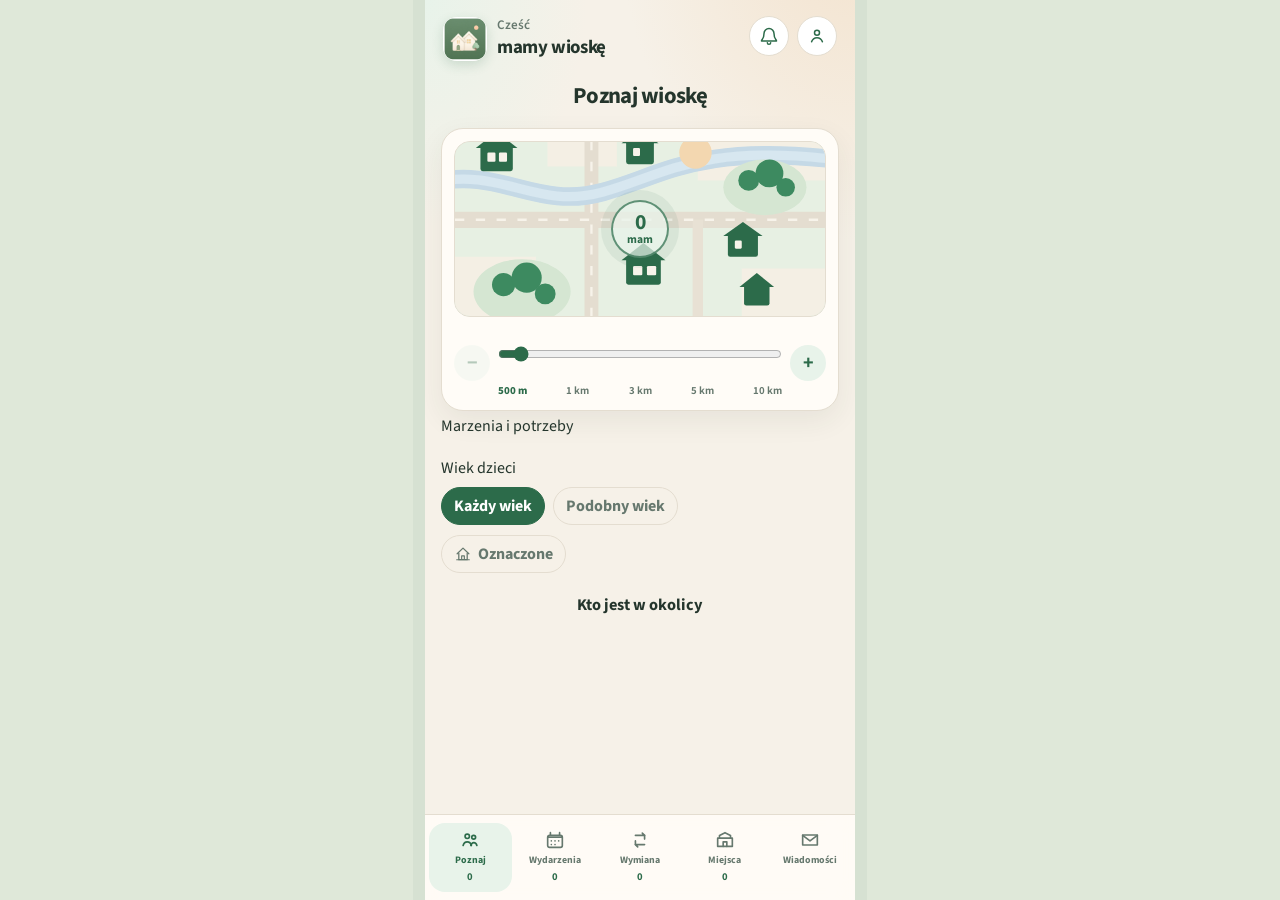
==== static/index.html @ e636a687 "Initial commit of mamy wioskę so the demo can live on GitHub and a Python host." ====
<!doctype html>
<html lang="pl">
  <head>
    <meta charset="UTF-8" />
    <meta name="viewport" content="width=device-width, initial-scale=1.0, viewport-fit=cover" />
    <meta name="theme-color" content="#1F7A4C" />
    <title>mamy wioskę</title>
    <link rel="preconnect" href="https://fonts.googleapis.com" />
    <link rel="preconnect" href="https://fonts.gstatic.com" crossorigin />
    <link
      href="https://fonts.googleapis.com/css2?family=Source+Sans+3:wght@400;500;600;700&display=swap"
      rel="stylesheet"
    />
    <link rel="icon" href="/static/img/app-icon.jpg" type="image/jpeg" />
    <link rel="apple-touch-icon" href="/static/img/app-icon.jpg" />
    <link rel="stylesheet" href="/static/style.css?v=55" />
  </head>
  <body data-tab="poznaj">
    <div class="phone">
      <section class="gate" id="gate" hidden>
        <div class="gate-top">
          <img class="gate-logo" src="/static/img/app-icon.jpg" alt="" width="56" height="56" />
          <p class="gate-count" id="gate-count">1 / 6</p>
        </div>
        <div class="gate-dots" id="gate-dots" aria-hidden="true"></div>

        <div class="gate-step" data-step="0">
          <img class="hero" src="/static/img/hero.svg" alt="" />
          <h2>Witaj w wiosce</h2>
          <p class="lede">
            mamy wioskę to lokalna społeczność rodziców. Najpierw opowiesz o sobie.
          </p>
        </div>

        <div class="gate-step" data-step="1" hidden>
          <h2>Potwierdź, że to Ty</h2>
          <p class="lede">Krótka weryfikacja maila, żeby wioska nie zapełniła się botami. Nic nie wysyłamy naprawdę — to ekran demonstracyjny.</p>
          <label>E-mail <input id="gate-email" type="email" inputmode="email" autocomplete="email" placeholder="np. sylwia@wioska.pl" /></label>
        </div>

        <div class="gate-step" data-step="2" hidden>
          <h2>Kod z wiadomości</h2>
          <p class="lede">Wpisz kod, który „przyszedł” na <strong id="gate-code-mail">Twój e-mail</strong>.</p>
          <label>Kod z maila <input id="gate-code" inputmode="numeric" maxlength="6" placeholder="0000" /></label>
          <p class="hint">Na prezentację wpisz dowolne 4 cyfry, np. 0000.</p>
          <button class="ghost mini" id="gate-resend" type="button">Wyślij kod ponownie</button>
          <p class="hint" id="gate-resent" hidden>Kod wysłany ponownie. Nadal możesz wpisać 0000.</p>
        </div>

        <div class="gate-step" data-step="3" hidden>
          <h2>O Tobie</h2>
          <label>Imię <input id="gate-name" required placeholder="Np. Sylwia" /></label>
          <label>O sobie <textarea id="gate-about" rows="4" placeholder="Czego szukasz w okolicy, bez presji."></textarea></label>
        </div>

        <div class="gate-step" data-step="4" hidden>
          <h2>Dzieci w wiosce</h2>
          <div id="gate-kids"></div>
          <button class="mini" id="gate-add-kid" type="button">Dodaj dziecko</button>
        </div>

        <div class="gate-step" data-step="5" hidden>
          <h2>Czego szukasz?</h2>
          <div class="checks" id="gate-seeking"></div>
        </div>

        <div class="gate-nav">
          <button type="button" class="ghost" id="gate-back">Wstecz</button>
          <button type="button" class="primary" id="gate-next">Dalej</button>
        </div>
        <p class="hint gate-demo">Do prezentacji: <span>?demo=1</span> albo przycisk w profilu.</p>
      </section>
      <header class="appbar">
        <div class="brand">
          <span class="logo" aria-hidden="true">
            <img src="/static/img/app-icon.jpg" alt="" width="44" height="44" />
          </span>
          <div>
            <p class="hello" id="hello">Cześć</p>
            <h1>mamy wioskę</h1>
          </div>
        </div>
        <p class="place" id="place" hidden>W okolicy</p>
        <div class="app-actions">
          <button type="button" class="icon-btn" id="btn-notices" aria-label="Powiadomienia">
            <svg viewBox="0 0 24 24" aria-hidden="true">
              <path d="M6 9a6 6 0 0 1 12 0c0 7 3 7 3 9H3c0-2 3-2 3-9Z" />
              <path d="M10 20a2 2 0 0 0 4 0" />
            </svg>
            <em id="badge-notices" hidden>0</em>
          </button>
          <button type="button" class="icon-btn" id="btn-profile" aria-label="Twój profil">
            <svg viewBox="0 0 24 24" aria-hidden="true">
              <circle cx="12" cy="8" r="3" />
              <path d="M5.5 19c1-3.2 3.2-5 6.5-5s5.5 1.8 6.5 5" />
            </svg>
          </button>
        </div>
      </header>

      <main class="feed">
        <section id="panel-poznaj">
          <header class="screen-head">
            <h2 class="screen-title">Poznaj wioskę</h2>
          </header>
          <div class="radius-wrap">
            <div class="area-map-wrap">
              <div class="area-map" id="area-map">
                <img src="/static/img/area-map.svg?v=55" alt="" />
                <div class="area-ring" id="area-ring" style="--ring-t: 0">
                  <p class="area-count" aria-live="polite">
                    <strong id="area-count-num">0</strong>
                    <span id="area-count-label">mam</span>
                  </p>
                </div>
              </div>
            </div>
            <div class="radius-tools">
              <button type="button" class="radius-step" id="radius-minus" aria-label="Zmniejsz obszar">−</button>
              <div class="radius-slider">
                <input class="distance-range" id="radius-range" type="range" min="0" max="4" step="1" value="0" />
                <div class="distance-ticks" id="distance-ticks" aria-hidden="true">
                  <span>500 m</span>
                  <span>1 km</span>
                  <span>3 km</span>
                  <span>5 km</span>
                  <span>10 km</span>
                </div>
              </div>
              <button type="button" class="radius-step" id="radius-plus" aria-label="Powiększ obszar">+</button>
            </div>
          </div>
          <div class="need-block">
            <p class="create-title">Marzenia i potrzeby</p>
            <div class="checks" id="need-filters"></div>
          </div>
          <div class="need-block">
            <p class="create-title">Wiek dzieci</p>
            <div class="filters" id="age-filters"></div>
            <div class="filters" id="star-filters"></div>
          </div>
          <h3 class="block-title">Kto jest w okolicy</h3>
          <p class="empty" id="empty-parents" hidden>
            <img src="/static/img/empty.svg" alt="" width="220" height="120" />
            <span id="empty-parents-text">Nikogo w tym promieniu. Powiększ obszar.</span>
          </p>
          <ul class="cards" id="list-parents"></ul>
        </section>

        <section id="panel-miejsca" hidden>
          <header class="screen-head">
            <h2 class="screen-title">Miejsca i usługi</h2>
          </header>
          <div class="filters" id="place-filters"></div>
          <p class="empty" id="empty-places" hidden>Brak miejsc w tym promieniu.</p>
          <ul class="cards" id="list-places"></ul>
        </section>

        <section id="panel-dzieje" hidden>
          <header class="screen-head">
            <h2 class="screen-title">Wydarzenia</h2>
          </header>
          <div class="filter-block">
            <p class="create-title">Kiedy</p>
            <div class="filters" id="horizon-filters"></div>
          </div>
          <div class="filter-block">
            <p class="create-title">Rodzaj</p>
            <div class="filters" id="happen-filters"></div>
          </div>
          <div class="filter-block">
            <p class="create-title">Wstęp</p>
            <div class="filters" id="price-filters"></div>
          </div>
          <p class="empty" id="empty-happenings" hidden>
            <img src="/static/img/empty.svg" alt="" width="220" height="120" />
            Pusto w okolicy. Dodaj pierwsze hasło.
          </p>
          <ul class="cards" id="list-happenings"></ul>
          <form class="create" id="create-event">
            <p class="create-title">Nie ma tego na liście? Dodaj hasło</p>
            <input name="title" required placeholder="Np. spacer o 17:00 przy placu zabaw" />
            <input name="when" placeholder="Kiedy — dziś, wtorek, w maju…" />
            <input name="place" placeholder="Gdzie" />
            <button type="submit" class="primary">Opublikuj</button>
          </form>
        </section>

        <section id="panel-wymiana" hidden>
          <img class="hero slim" src="/static/img/photos/hero-swap.jpg?v=19" alt="" width="720" height="160" />
          <header class="screen-head">
            <h2 class="screen-title">Wymiana</h2>
          </header>
          <div class="filters" id="swap-filters"></div>
          <p class="empty" id="empty-swaps" hidden>Brak ogłoszeń w okolicy.</p>
          <ul class="cards" id="list-swaps"></ul>
          <form class="create" id="create-swap">
            <p class="create-title">Masz ogłoszenie gdzie indziej? Wklej</p>
            <input name="title" required placeholder="Co oddajesz albo czego szukasz" />
            <select name="platform">
              <option value="osiedle">Osiedle</option>
              <option value="vinted">Vinted</option>
              <option value="olx">OLX</option>
              <option value="facebook">Grupa FB</option>
            </select>
            <input name="url" placeholder="Link https://…" />
            <input name="note" placeholder="Krótka notatka" />
            <button type="submit" class="primary">Dodaj</button>
          </form>
        </section>

        <section id="panel-inbox" hidden>
          <header class="screen-head">
            <h2 class="screen-title">Wiadomości</h2>
          </header>
          <p class="empty" id="empty-inbox" hidden>Jeszcze pusto — napisz do kogoś w Poznaj.</p>
          <ul class="cards" id="list-inbox"></ul>
        </section>

        <section id="panel-profil" hidden>
          <header class="screen-head">
            <h2 class="screen-title">Twój profil</h2>
          </header>
          <form class="create profile-form" id="profile-form">
            <label>Imię <input name="name" required /></label>
            <p class="verified" id="profile-verified" hidden></p>
            <label>O sobie <textarea name="about" rows="3"></textarea></label>
            <p class="create-title">Dzieci w wiosce</p>
            <div id="kids-list"></div>
            <button class="mini" id="add-kid" type="button">Dodaj dziecko</button>
            <p class="create-title">Czego szukam w wiosce</p>
            <div class="checks" id="seeking-checks"></div>
            <button type="submit" class="primary">Zapisz profil</button>
            <button type="button" class="ghost" id="replay-demo">Pokaż powitanie od początku</button>
            <p class="hint">Na prezentację: otwórz stronę z <code>?demo=1</code>.</p>
            <p class="hint" id="profile-saved" hidden>Zapisane.</p>
          </form>
        </section>
      </main>

      <nav class="bottom" aria-label="Główne zakładki">
        <button class="tab on" data-tab="poznaj" type="button">
          <svg viewBox="0 0 24 24" aria-hidden="true">
            <circle cx="9" cy="8" r="2.4" />
            <circle cx="16" cy="9" r="2.1" />
            <path d="M4.5 18c.6-2.6 2.6-4 4.5-4s3.9 1.4 4.5 4" />
            <path d="M13 18c.4-2 1.8-3.2 3.2-3.2 1.5 0 2.8 1.1 3.3 3.2" />
          </svg>
          Poznaj
          <em id="count-parents">0</em>
        </button>
        <button class="tab" data-tab="dzieje" type="button">
          <svg viewBox="0 0 24 24" aria-hidden="true">
            <path d="M7 4v3M17 4v3M5 9h14M6 7h12a2 2 0 0 1 2 2v9a2 2 0 0 1-2 2H6a2 2 0 0 1-2-2V9a2 2 0 0 1 2-2Z" />
            <path d="M8 13h.01M12 13h.01M16 13h.01M8 17h.01M12 17h.01" />
          </svg>
          Wydarzenia
          <em id="count-happenings">0</em>
        </button>
        <button class="tab" data-tab="wymiana" type="button">
          <svg viewBox="0 0 24 24" aria-hidden="true">
            <path d="M7 7h10l-2.5-2.5M17 17H7l2.5 2.5" />
            <path d="M17 7v4M7 17v-4" />
          </svg>
          Wymiana
          <em id="count-swaps">0</em>
        </button>
        <button class="tab" data-tab="miejsca" type="button">
          <svg viewBox="0 0 24 24" aria-hidden="true">
            <path d="M4 10h16v9H4Z" />
            <path d="M6 10V7l6-3 6 3v3" />
            <path d="M10 19v-5h4v5" />
          </svg>
          Miejsca
          <em id="count-places">0</em>
        </button>
        <button class="tab" data-tab="inbox" type="button">
          <svg viewBox="0 0 24 24" aria-hidden="true">
            <path d="M4 6.5h16v11H4Z" />
            <path d="M4 7l8 6 8-6" />
          </svg>
          Wiadomości
          <em id="badge-inbox" hidden>0</em>
        </button>
      </nav>
    </div>

    <div class="scrim" id="scrim" hidden></div>
    <aside class="drawer" id="sheet" hidden></aside>

    <script src="/static/app.js?v=55"></script>
  </body>
</html>
---- static/style.css ----
:root {
  --green: #2c6b4a;
  --green-2: #3d8a60;
  --mint: #e8f3ea;
  --bg: #f6f1e8;
  --card: #fffcf7;
  --ink: #24352c;
  --muted: #66786e;
  --line: #e4ddd0;
  --peach: #f3e2cd;
  --shadow: 0 10px 28px rgba(36, 53, 44, 0.07);
  --shadow-hover: 0 18px 40px rgba(36, 53, 44, 0.14);
  --ease: 180ms ease;
  font-family: "Source Sans 3", "Segoe UI", system-ui, sans-serif;
  color: var(--ink);
}

* {
  box-sizing: border-box;
}

[hidden] {
  display: none !important;
}

html,
body {
  margin: 0;
  min-height: 100%;
  background: #dfe8d9;
}

body {
  display: flex;
  justify-content: center;
}

.phone {
  width: min(100%, 430px);
  height: 100dvh;
  max-height: 100dvh;
  background:
    radial-gradient(120% 80% at 100% -10%, #f3e2cd 0%, transparent 46%),
    radial-gradient(90% 60% at 0% 0%, #e8f3ea 0%, transparent 42%),
    var(--bg);
  display: flex;
  flex-direction: column;
  padding: env(safe-area-inset-top) 0 calc(78px + env(safe-area-inset-bottom));
  position: relative;
  overflow: hidden;
  box-shadow: 0 0 0 12px rgba(44, 107, 74, 0.05);
}

.appbar {
  padding: 16px 18px 10px;
  display: grid;
  grid-template-columns: 1fr auto;
  grid-template-areas:
    "brand actions"
    "brand place";
  gap: 8px 12px;
  align-items: start;
}

.brand {
  grid-area: brand;
  display: flex;
  gap: 10px;
  align-items: center;
}

.app-actions {
  grid-area: actions;
  display: flex;
  gap: 8px;
  justify-self: end;
}

.icon-btn {
  position: relative;
  width: 40px;
  height: 40px;
  border: 1px solid var(--line);
  border-radius: 50%;
  background: #fff;
  color: var(--green);
  display: grid;
  place-items: center;
  cursor: pointer;
  padding: 0;
}

.icon-btn svg {
  width: 20px;
  height: 20px;
  fill: none;
  stroke: currentColor;
  stroke-width: 1.8;
  stroke-linecap: round;
  stroke-linejoin: round;
}

.icon-btn em {
  position: absolute;
  top: -4px;
  right: -4px;
  min-width: 18px;
  height: 18px;
  padding: 0 5px;
  border-radius: 99px;
  background: #c47b4a;
  color: #fff;
  font: 700 0.68rem/18px "Source Sans 3", sans-serif;
  font-style: normal;
}

.icon-btn.on {
  background: var(--mint);
  border-color: var(--green);
}

.place {
  grid-area: place;
  justify-self: end;
  margin: 0;
  padding: 6px 10px;
  border-radius: 999px;
  background: #fff;
  border: 1px solid var(--line);
  color: var(--green);
  font-size: 0.75rem;
  font-weight: 700;
  white-space: nowrap;
  transition: background var(--ease), border-color var(--ease), transform var(--ease);
}

.logo {
  width: 44px;
  height: 44px;
  border-radius: 14px;
  color: var(--green);
  display: grid;
  place-items: center;
  overflow: hidden;
  flex-shrink: 0;
  box-shadow: 0 4px 12px rgba(44, 107, 74, 0.18);
}

.logo img,
.logo svg {
  display: block;
  width: 44px;
  height: 44px;
  object-fit: cover;
}

.hello {
  margin: 0;
  color: var(--muted);
  font-size: 0.82rem;
  font-weight: 600;
}

h1 {
  margin: 0;
  font-size: 1.18rem;
  font-weight: 700;
  letter-spacing: -0.02em;
}

.map-card {
  margin: 10px 0;
  background: var(--card);
  border: 1px solid var(--line);
  border-radius: 22px;
  overflow: hidden;
  box-shadow: var(--shadow);
}

.map-host {
  height: 228px;
  width: 100%;
  background: #dce8dc;
}

.radius-wrap {
  padding: 12px;
  background: var(--card);
  border: 1px solid var(--line);
  border-radius: 22px;
  box-shadow: var(--shadow);
}

.radius-head {
  margin-bottom: 10px;
}

.area-map-wrap {
  position: relative;
  margin: 0 0 10px;
}

.area-map {
  position: relative;
  height: 176px;
  width: 100%;
  border-radius: 16px;
  overflow: hidden;
  background: #dce8dc;
  border: 1px solid var(--line);
}

.area-map img {
  display: block;
  width: 100%;
  height: 100%;
  object-fit: cover;
}

.area-ring {
  --ring-t: 0;
  position: absolute;
  left: 50%;
  top: 50%;
  width: calc(58px + var(--ring-t) * 108px);
  height: calc(58px + var(--ring-t) * 108px);
  transform: translate(-50%, -50%);
  border-radius: 50%;
  border: 2px solid rgba(44, 107, 74, 0.72);
  background: rgba(232, 243, 234, 0.72);
  box-shadow: 0 0 0 10px rgba(44, 107, 74, 0.08);
  display: grid;
  place-items: center;
  pointer-events: none;
  transition: width 280ms ease, height 280ms ease;
}

.area-count {
  margin: 0;
  text-align: center;
  color: var(--green);
  line-height: 1.05;
}

.radius-wrap .area-count {
  margin: 0;
  color: var(--green);
  font-size: inherit;
  font-weight: 700;
}

.area-count strong {
  display: block;
  font-size: 1.35rem;
  letter-spacing: -0.03em;
}

.area-count span {
  display: block;
  font-size: 0.72rem;
  font-weight: 700;
}

.radius-tools {
  display: flex;
  align-items: center;
  gap: 8px;
}

.radius-slider {
  flex: 1;
  min-width: 0;
}

.radius-step {
  width: 36px;
  height: 36px;
  flex-shrink: 0;
  border: 0;
  border-radius: 50%;
  background: var(--mint);
  color: var(--green);
  font: inherit;
  font-size: 1.25rem;
  font-weight: 700;
  line-height: 1;
  cursor: pointer;
}

.radius-step:disabled {
  opacity: 0.35;
  cursor: default;
}

.stepper {
  justify-self: stretch;
  justify-content: space-between;
}

.radius-wrap p,
.lede,
.screen-title,
.create-title {
  margin: 0 0 8px;
}

.radius-wrap p {
  margin: 10px 0 6px;
  font-size: 0.82rem;
  color: var(--muted);
  font-weight: 700;
}

.radius-wrap > p:first-child {
  margin-top: 0;
}

.radius-wrap .chips {
  margin: 0 0 4px;
}

.distance-range {
  width: 100%;
  margin: 4px 0 2px;
  accent-color: var(--green);
  cursor: pointer;
}

.distance-ticks {
  display: flex;
  justify-content: space-between;
  gap: 4px;
  margin: 0;
  font-size: 0.68rem;
  color: var(--muted);
  font-weight: 650;
}

.distance-ticks .on {
  color: var(--green);
  font-weight: 800;
}

.match {
  display: block;
  margin-top: 4px;
  font-size: 0.76rem;
  font-weight: 650;
  color: var(--green);
}

.stepper {
  display: flex;
  align-items: center;
  gap: 8px;
  background: var(--mint);
  border-radius: 999px;
  padding: 4px;
}

.stepper button {
  width: 36px;
  height: 36px;
  border: 0;
  border-radius: 50%;
  background: #fff;
  color: var(--green);
  font: inherit;
  font-size: 1.25rem;
  font-weight: 700;
  line-height: 1;
  cursor: pointer;
}

.stepper button:disabled {
  opacity: 0.35;
  cursor: default;
}

.stepper strong {
  min-width: 72px;
  text-align: center;
  font-size: 0.95rem;
}

.feed {
  flex: 1;
  overflow: auto;
  padding: 4px 16px 28px;
  -webkit-overflow-scrolling: touch;
}

.screen-title {
  font-size: 1.42rem;
  font-weight: 700;
  letter-spacing: -0.03em;
}

.screen-head {
  text-align: center;
  margin: 2px 0 16px;
}

.screen-head .screen-title {
  margin: 0 0 6px;
}

.screen-head .lede {
  margin: 0 auto;
  max-width: 36ch;
}

.block-title {
  margin: 18px 0 8px;
  font-size: 1.02rem;
  font-weight: 700;
  text-align: center;
}

.lede {
  color: var(--muted);
  font-size: 0.95rem;
  line-height: 1.4;
}

.chips,
.filters {
  display: flex;
  flex-wrap: wrap;
  gap: 8px;
  overflow-x: auto;
  padding-bottom: 2px;
  scrollbar-width: none;
}

.chips .mini,
.chips .chip,
.filters .mini,
.filters .chip {
  flex-shrink: 0;
}

.chips::-webkit-scrollbar,
.filters::-webkit-scrollbar {
  display: none;
}

.chip,
.mini,
.primary,
.close,
.out {
  border: 0;
  background: var(--mint);
  color: var(--green);
  border-radius: 999px;
  padding: 9px 14px;
  min-height: 40px;
  font: inherit;
  font-weight: 700;
  cursor: pointer;
  white-space: nowrap;
  transition: background var(--ease), color var(--ease), border-color var(--ease), transform var(--ease), box-shadow var(--ease);
}

.chip {
  background: #fff;
  border: 1px solid var(--line);
  color: var(--ink);
  font-weight: 600;
}

.chip.on,
.mini.on,
.primary {
  background: var(--green);
  color: #fff;
  border-color: var(--green);
}

.filters {
  margin: 8px 0 12px;
}

.mini {
  min-height: 36px;
  padding: 7px 12px;
  background: transparent;
  border: 1px solid var(--line);
  color: var(--muted);
}

.cards {
  list-style: none;
  margin: 0;
  padding: 0;
  display: grid;
  gap: 10px;
}

.card {
  width: 100%;
  display: grid;
  grid-template-columns: auto 1fr auto;
  gap: 12px;
  align-items: center;
  text-align: left;
  background: var(--card);
  border: 1px solid var(--line);
  border-radius: 20px;
  padding: 12px;
  min-height: 76px;
  cursor: pointer;
  font: inherit;
  box-shadow: var(--shadow);
  overflow: hidden;
  transition: transform var(--ease), box-shadow var(--ease), border-color var(--ease), background var(--ease);
}

.card strong,
.card span {
  display: block;
}

.card strong {
  font-size: 1.02rem;
  letter-spacing: -0.01em;
}

.card span {
  color: var(--muted);
  font-size: 0.88rem;
}

.meta {
  color: var(--green) !important;
  font-weight: 700;
}

.avatar {
  width: 48px;
  height: 48px;
  border-radius: 16px;
  display: grid;
  place-items: center;
  color: #fff;
  font-weight: 700;
  font-size: 1.15rem;
}

.badge {
  min-width: 52px;
  padding: 8px 6px;
  border-radius: 14px;
  background: var(--peach);
  color: #7a5430;
  font-size: 0.66rem;
  font-weight: 700;
  text-transform: uppercase;
  text-align: center;
  line-height: 1.2;
}

.go {
  color: var(--green-2);
  font-size: 1.25rem;
  font-weight: 700;
}

.person-item {
  display: grid;
  grid-template-columns: 1fr auto;
  align-items: center;
  background: var(--card);
  border: 1px solid var(--line);
  border-radius: 20px;
  box-shadow: var(--shadow);
  overflow: hidden;
  transition: transform var(--ease), box-shadow var(--ease), border-color var(--ease);
}

.person-item .card {
  box-shadow: none;
  border: 0;
  border-radius: 0;
  grid-template-columns: auto 1fr;
}

.avatar-wrap {
  position: relative;
}

.village-badge {
  position: absolute;
  right: -5px;
  bottom: -5px;
  width: 20px;
  height: 20px;
  border-radius: 50%;
  background: #fff;
  color: var(--green);
  display: grid;
  place-items: center;
  box-shadow: 0 0 0 2px #fff;
}

.village-badge .tipi {
  width: 12px;
  height: 12px;
}

.village-mark {
  width: 44px;
  height: 44px;
  margin: 0 10px 0 4px;
  padding: 0;
  border: 1px solid var(--line);
  border-radius: 50%;
  background: #fff;
  color: var(--muted);
  display: grid;
  place-items: center;
  cursor: pointer;
  flex-shrink: 0;
}

.village-mark.on {
  background: var(--mint);
  border-color: var(--green);
  color: var(--green);
}

.village-mark .tipi,
.village-chip .tipi,
.village-sheet .tipi {
  width: 18px;
  height: 18px;
  display: block;
}

.village-chip,
.village-sheet {
  display: inline-flex;
  align-items: center;
  gap: 6px;
}

.village-sheet {
  border: 1px solid var(--line);
  background: #fff;
  color: var(--ink);
  border-radius: 999px;
  padding: 9px 14px;
  min-height: 40px;
  font: inherit;
  font-weight: 700;
  cursor: pointer;
}

.village-sheet.on {
  background: var(--mint);
  border-color: var(--green);
  color: var(--green);
}

.empty,
.hint,
.kid,
.eyebrow {
  color: var(--muted);
}

.empty {
  background: #fff;
  border: 1px dashed var(--line);
  border-radius: 16px;
  padding: 14px;
}

.create {
  background: var(--card);
  border: 1px solid var(--line);
  border-radius: 20px;
  padding: 14px;
  margin: 8px 0 14px;
  display: grid;
  gap: 8px;
  box-shadow: var(--shadow);
}

.need-block {
  margin: 4px 0 12px;
}

.need-block .create-title {
  margin: 0 0 8px;
}

.need-block .filters {
  margin: 0;
}

.need-block .filters + .filters {
  margin-top: 8px;
}

.filter-block {
  margin: 0 0 12px;
}

.filter-block .create-title {
  margin: 0 0 6px;
}

.filter-block .filters {
  margin: 0;
}

.need-block .checks {
  margin: 0;
  gap: 5px;
}

.need-block .checks label {
  position: relative;
  padding: 5px 10px;
  gap: 0;
  font-size: 0.84rem;
}

.need-block .checks label:has(input:focus-visible) {
  outline: 2px solid var(--green);
  outline-offset: 2px;
}

.need-block .checks input {
  position: absolute;
  width: 1px;
  height: 1px;
  margin: 0;
  padding: 0;
  overflow: hidden;
  clip: rect(0, 0, 0, 0);
  border: 0;
  pointer-events: none;
}

input,
select,
textarea {
  width: 100%;
  font: inherit;
  font-size: 1rem;
  padding: 12px 14px;
  border-radius: 14px;
  border: 1px solid var(--line);
  background: #fff;
  min-height: 46px;
}

.profile-form label {
  display: grid;
  gap: 6px;
  font-weight: 600;
}

.checks {
  display: flex;
  flex-wrap: wrap;
  gap: 8px;
  margin: 0 0 14px;
}

.checks label {
  display: flex;
  flex-direction: row;
  align-items: center;
  gap: 8px;
  font-weight: 600;
  padding: 8px 12px;
  border-radius: 999px;
  background: #fff;
  border: 1px solid var(--line);
  cursor: pointer;
}

.checks label:has(input:checked),
.checks label.on {
  background: var(--mint);
  border-color: var(--green);
  color: var(--green);
}

.checks input {
  width: 1rem;
  height: 1rem;
  min-height: 0;
  accent-color: var(--green);
}

.bottom {
  position: fixed;
  left: 50%;
  transform: translateX(-50%);
  width: min(100%, 430px);
  bottom: 0;
  display: grid;
  grid-template-columns: repeat(5, 1fr);
  gap: 2px;
  padding: 8px 4px calc(8px + env(safe-area-inset-bottom));
  background: rgba(255, 252, 247, 0.92);
  border-top: 1px solid var(--line);
  backdrop-filter: blur(12px);
  z-index: 5;
}

.tab {
  border: 0;
  background: transparent;
  color: var(--muted);
  border-radius: 16px;
  padding: 6px 2px 8px;
  min-height: 58px;
  font: inherit;
  font-size: 0.62rem;
  font-weight: 700;
  display: flex;
  flex-direction: column;
  align-items: center;
  gap: 2px;
  cursor: pointer;
  transition: background var(--ease), color var(--ease), transform var(--ease);
}

.tab svg {
  width: 22px;
  height: 22px;
  fill: none;
  stroke: currentColor;
  stroke-width: 1.8;
  stroke-linecap: round;
  stroke-linejoin: round;
}

.tab em {
  font-style: normal;
  font-size: 0.66rem;
  color: var(--green);
}

.tab.on {
  color: var(--green);
  background: var(--mint);
}

.tab em#badge-inbox {
  background: #c47b4a;
  color: #fff;
  border-radius: 99px;
  min-width: 16px;
  padding: 0 5px;
  line-height: 16px;
}

.scrim {
  position: fixed;
  inset: 0;
  z-index: 8;
  background: rgba(36, 53, 44, 0.38);
}

.drawer {
  position: fixed;
  z-index: 9;
  left: 50%;
  transform: translateX(-50%);
  width: min(100%, 430px);
  bottom: 0;
  max-height: 78dvh;
  overflow: auto;
  padding: 18px 18px calc(24px + env(safe-area-inset-bottom));
  border-radius: 28px 28px 0 0;
  background: var(--card);
  box-shadow: var(--shadow);
  display: flex;
  flex-direction: column;
}

.drawer h2 {
  margin: 8px 0;
}

.close {
  float: none;
  align-self: flex-end;
  display: inline-flex;
  align-items: center;
  margin: 0 0 8px;
  background: var(--mint);
}

.composer {
  display: grid;
  grid-template-columns: 1fr auto;
  gap: 8px;
  margin-top: 8px;
}

.log {
  min-height: 72px;
  max-height: 38vh;
  overflow: auto;
  margin: 12px 0;
  display: grid;
  gap: 8px;
}

.bubble {
  margin: 0;
  background: var(--mint);
  padding: 10px 12px;
  border-radius: 16px 16px 4px 16px;
  width: fit-content;
  max-width: 88%;
}

.bubble.me {
  background: var(--green);
  color: #fff;
  border-radius: 16px 16px 16px 4px;
  justify-self: end;
}

.bubble.me span {
  color: rgba(255, 255, 255, 0.8);
}

.verified {
  margin: 0 0 10px;
  padding: 8px 12px;
  border-radius: 14px;
  background: var(--mint);
  color: var(--green);
  font-size: 0.88rem;
  font-weight: 650;
}

.card.fresh {
  border-color: var(--green);
  background: #f4faf5;
}

.card.notice {
  grid-template-columns: 1fr auto;
}

.inbox-list {
  margin: 8px 0 0;
}

.event-card.sponsor .event-photo em {
  background: #c47b4a;
}

.event-card.joined {
  border-color: var(--green);
}

.event-card.joined .event-photo em {
  background: var(--green);
}

.bubble span {
  display: block;
  font-size: 0.75rem;
  color: var(--muted);
}

.out {
  display: inline-block;
  margin-top: 10px;
  text-decoration: none;
}

.mw-pin span {
  display: block;
  width: 16px;
  height: 16px;
  border-radius: 50% 50% 50% 0;
  transform: rotate(-45deg);
  border: 2px solid #fff;
  box-shadow: 0 2px 6px rgba(0, 0, 0, 0.18);
}

.mw-me span {
  box-shadow: 0 0 0 7px rgba(44, 107, 74, 0.22);
}

.leaflet-control-zoom {
  border: 0 !important;
  margin: 10px !important;
}

.leaflet-control-zoom a {
  width: 34px !important;
  height: 34px !important;
  line-height: 34px !important;
  color: var(--green) !important;
  background: #fff !important;
}

.hero {
  width: 100%;
  height: auto;
  object-fit: cover;
  border-radius: 22px;
  margin: 4px 0 14px;
  display: block;
}

.hero.slim {
  height: 108px;
  max-height: none;
}

.presence {
  display: grid;
  grid-template-columns: 88px 1fr;
  gap: 12px;
  align-items: center;
  background: var(--card);
  border: 1px solid var(--line);
  border-radius: 22px;
  padding: 10px;
  margin: 0 0 12px;
  box-shadow: var(--shadow);
  transition: transform var(--ease), box-shadow var(--ease), border-color var(--ease);
}

.presence img {
  width: 88px;
  height: 66px;
  object-fit: cover;
  border-radius: 14px;
}

.presence .eyebrow {
  margin: 0 0 4px;
  font-size: 0.72rem;
  font-weight: 700;
  text-transform: uppercase;
  letter-spacing: 0.04em;
}

.presence p {
  margin: 0 0 8px;
}

.privacy-note,
.hint {
  font-size: 0.86rem;
  line-height: 1.35;
}

.privacy-note {
  margin: 0 0 10px;
  color: var(--muted);
}

.thumb {
  width: 72px;
  height: 72px;
  border-radius: 16px;
  object-fit: cover;
  background: var(--mint);
  transition: transform 0.4s ease;
}

.empty img {
  display: block;
  width: min(100%, 220px);
  height: auto;
  margin: 0 auto 8px;
}

.kid-row {
  display: grid;
  grid-template-columns: 1fr 1fr auto;
  gap: 8px;
  margin-bottom: 8px;
}

.kid-row button {
  min-width: 42px;
}

.toggle {
  display: flex !important;
  flex-direction: row !important;
  align-items: center;
  gap: 10px;
  font-weight: 600;
}

.toggle input {
  width: 1.1rem;
  height: 1.1rem;
  min-height: 0;
  accent-color: var(--green);
}

.sheet-actions {
  display: grid;
  gap: 8px;
  margin-top: 12px;
}

.ghost {
  background: #fff;
  border: 1px solid var(--line);
  color: var(--ink);
}

.mw-approx span {
  display: grid;
  place-items: center;
  width: 34px;
  height: 34px;
  border-radius: 50%;
  background: rgba(44, 107, 74, 0.78);
  border: 2px solid #fff;
  color: #fff;
  font: 700 12px "Source Sans 3", sans-serif;
  box-shadow: 0 0 0 8px rgba(44, 107, 74, 0.16);
}

body.gate-on .appbar,
body.gate-on .feed,
body.gate-on .bottom {
  display: none;
}

.gate {
  position: absolute;
  inset: 0;
  z-index: 7;
  background:
    radial-gradient(120% 80% at 100% -10%, #f3e2cd 0%, transparent 46%),
    var(--bg);
  padding: 18px 18px calc(18px + env(safe-area-inset-bottom));
  display: flex;
  flex-direction: column;
  overflow: hidden;
}

.gate-top {
  display: flex;
  align-items: center;
  justify-content: space-between;
  margin-bottom: 10px;
}

.gate-logo {
  width: 52px;
  height: 52px;
  border-radius: 16px;
  object-fit: cover;
  box-shadow: 0 4px 12px rgba(44, 107, 74, 0.18);
}

.gate-count {
  margin: 0;
  font-size: 0.85rem;
  font-weight: 700;
  color: var(--muted);
}

.gate-dots {
  display: flex;
  gap: 6px;
  margin: 0 0 16px;
}

.gate-dots i {
  flex: 1;
  height: 4px;
  border-radius: 99px;
  background: var(--line);
}

.gate-dots i.on {
  background: var(--green);
}

.gate-step:not([hidden]) {
  flex: 1;
  min-height: 0;
  overflow: auto;
  padding-bottom: 8px;
}

.gate-step label {
  display: grid;
  gap: 6px;
  font-weight: 600;
  margin: 10px 0;
}

.gate-nav {
  display: grid;
  grid-template-columns: 1fr 1.4fr;
  gap: 8px;
  flex-shrink: 0;
  margin-top: auto;
  padding-top: 16px;
}

.gate-demo {
  text-align: center;
  margin: 10px 0 0;
}

.gate-demo span {
  font-weight: 700;
  color: var(--green);
}

.districts {
  display: grid;
  gap: 8px;
}

.district {
  text-align: left;
  border: 1px solid var(--line);
  background: #fff;
  border-radius: 16px;
  padding: 12px 14px;
  font: inherit;
  cursor: pointer;
  transition: background var(--ease), border-color var(--ease), transform var(--ease), box-shadow var(--ease);
}

.district strong,
.district span {
  display: block;
}

.district span {
  color: var(--muted);
  font-size: 0.85rem;
}

.district.on {
  border-color: var(--green);
  background: var(--mint);
}

.district em {
  font-style: normal;
  color: var(--green);
  font-size: 0.75rem;
  font-weight: 700;
}

.event-card {
  grid-template-columns: 1fr;
  align-items: stretch;
  gap: 0;
  padding: 0;
}

.event-photo {
  position: relative;
  display: block;
  height: 158px;
  overflow: hidden;
  background: var(--mint);
}

.event-photo img {
  width: 100%;
  height: 100%;
  object-fit: cover;
  display: block;
  transition: transform 0.45s ease;
}

.event-photo::after {
  content: "";
  position: absolute;
  inset: auto 0 0;
  height: 42%;
  background: linear-gradient(to top, rgba(36, 53, 44, 0.16), transparent);
  pointer-events: none;
}

.event-photo em {
  position: absolute;
  left: 12px;
  bottom: 12px;
  z-index: 1;
  margin: 0;
  padding: 5px 10px;
  border-radius: 999px;
  background: rgba(255, 252, 247, 0.94);
  color: var(--green);
  font-style: normal;
  font-size: 0.7rem;
  font-weight: 700;
  letter-spacing: 0.02em;
}

.event-body {
  display: grid;
  gap: 3px;
  padding: 12px 14px 14px;
}

.event-body .go {
  display: none;
}

.cover {
  width: 100%;
  height: 176px;
  object-fit: cover;
  border-radius: 18px;
  margin: 6px 0 12px;
  display: block;
}

.media-card {
  padding: 10px;
}

.stepper button {
  transition: background var(--ease), transform var(--ease), color var(--ease);
}

.ghost {
  transition: background var(--ease), border-color var(--ease), transform var(--ease);
}

.checks label {
  transition: background var(--ease), border-color var(--ease), color var(--ease), transform var(--ease);
}

input,
select,
textarea {
  transition: border-color var(--ease), box-shadow var(--ease);
}

input:focus,
select:focus,
textarea:focus {
  outline: 0;
  border-color: var(--green);
  box-shadow: 0 0 0 4px rgba(44, 107, 74, 0.12);
}

button:focus-visible,
.chip:focus-visible,
.tab:focus-visible,
.icon-btn:focus-visible,
.card:focus-visible,
.district:focus-visible {
  outline: 2px solid var(--green);
  outline-offset: 2px;
}

@media (hover: hover) and (pointer: fine) {
  .card:hover {
    transform: translateY(-3px);
    border-color: #c9dccb;
    box-shadow: var(--shadow-hover);
  }

  .person-item:hover {
    transform: translateY(-3px);
    border-color: #c9dccb;
    box-shadow: var(--shadow-hover);
  }

  .person-item .card:hover {
    transform: none;
    box-shadow: none;
    border-color: transparent;
  }

  .event-card:hover .event-photo img,
  .media-card:hover .thumb {
    transform: scale(1.07);
  }

  .chip:hover {
    border-color: var(--green);
    background: var(--mint);
    transform: translateY(-1px);
  }

  .chip.on:hover,
  .primary:hover {
    background: #245a3f;
    border-color: #245a3f;
    transform: translateY(-1px);
  }

  .mini:hover,
  .ghost:hover,
  .close:hover {
    background: var(--mint);
    border-color: var(--green);
    color: var(--green);
  }

  .tab:hover {
    background: rgba(232, 243, 234, 0.8);
    color: var(--green);
  }

  .icon-btn:hover {
    border-color: var(--green);
    background: var(--mint);
  }

  .place:hover {
    background: var(--mint);
    border-color: var(--green);
  }

  .district:hover {
    transform: translateY(-1px);
    border-color: var(--green);
    box-shadow: var(--shadow);
  }

  .presence:hover,
  .create:hover,
  .radius-wrap:hover {
    border-color: #c9dccb;
    box-shadow: var(--shadow-hover);
  }

  .stepper button:hover:not(:disabled),
  .radius-step:hover:not(:disabled) {
    background: var(--green);
    color: #fff;
    transform: scale(1.06);
  }

  .checks label:hover {
    border-color: var(--green);
    transform: translateY(-1px);
  }
}

@media (prefers-reduced-motion: reduce) {
  *,
  *::before,
  *::after {
    transition: none !important;
  }
}
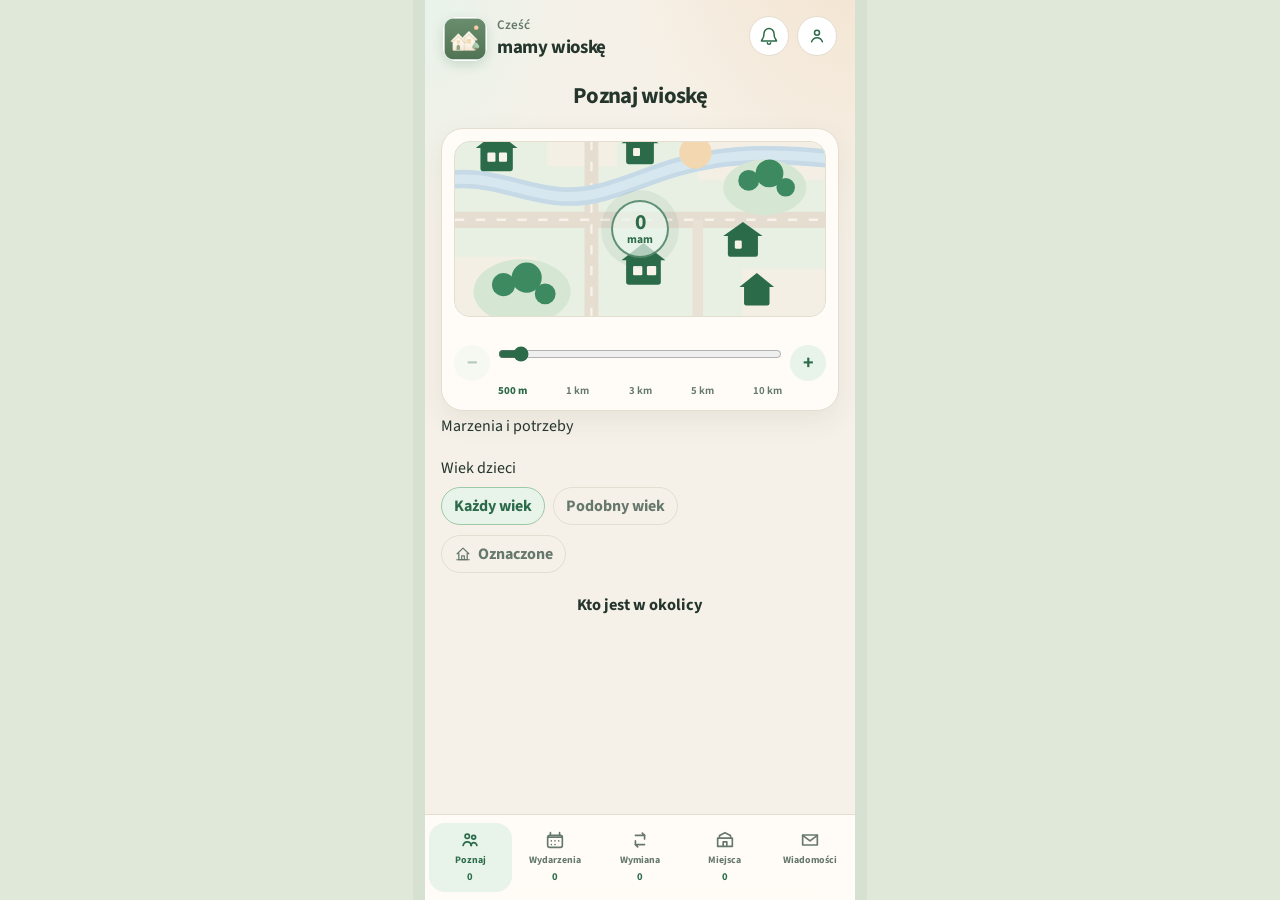
==== commit b7d7f4c1: "Skip signup and open browsing first, with lighter selected chips instead of dark green." ====
--- a/static/index.html
+++ b/static/index.html
@@ -13,7 +13,7 @@
     />
     <link rel="icon" href="/static/img/app-icon.jpg" type="image/jpeg" />
     <link rel="apple-touch-icon" href="/static/img/app-icon.jpg" />
-    <link rel="stylesheet" href="/static/style.css?v=55" />
+    <link rel="stylesheet" href="/static/style.css?v=57" />
   </head>
   <body data-tab="poznaj">
     <div class="phone">
@@ -68,7 +68,6 @@
           <button type="button" class="ghost" id="gate-back">Wstecz</button>
           <button type="button" class="primary" id="gate-next">Dalej</button>
         </div>
-        <p class="hint gate-demo">Do prezentacji: <span>?demo=1</span> albo przycisk w profilu.</p>
       </section>
       <header class="appbar">
         <div class="brand">
@@ -106,7 +105,7 @@
           <div class="radius-wrap">
             <div class="area-map-wrap">
               <div class="area-map" id="area-map">
-                <img src="/static/img/area-map.svg?v=55" alt="" />
+                <img src="/static/img/area-map.svg?v=57" alt="" />
                 <div class="area-ring" id="area-ring" style="--ring-t: 0">
                   <p class="area-count" aria-live="polite">
                     <strong id="area-count-num">0</strong>
@@ -231,8 +230,6 @@
             <p class="create-title">Czego szukam w wiosce</p>
             <div class="checks" id="seeking-checks"></div>
             <button type="submit" class="primary">Zapisz profil</button>
-            <button type="button" class="ghost" id="replay-demo">Pokaż powitanie od początku</button>
-            <p class="hint">Na prezentację: otwórz stronę z <code>?demo=1</code>.</p>
             <p class="hint" id="profile-saved" hidden>Zapisane.</p>
           </form>
         </section>
@@ -288,6 +285,6 @@
     <div class="scrim" id="scrim" hidden></div>
     <aside class="drawer" id="sheet" hidden></aside>
 
-    <script src="/static/app.js?v=55"></script>
+    <script src="/static/app.js?v=57"></script>
   </body>
 </html>
--- a/static/style.css
+++ b/static/style.css
@@ -471,7 +471,12 @@
 }
 
 .chip.on,
-.mini.on,
+.mini.on {
+  background: var(--mint);
+  color: var(--green);
+  border-color: #9ec9a8;
+}
+
 .primary {
   background: var(--green);
   color: #fff;
@@ -772,6 +777,7 @@
 }
 
 .checks label {
+  position: relative;
   display: flex;
   flex-direction: row;
   align-items: center;
@@ -792,10 +798,11 @@
 }
 
 .checks input {
-  width: 1rem;
-  height: 1rem;
-  min-height: 0;
-  accent-color: var(--green);
+  position: absolute;
+  width: 1px;
+  height: 1px;
+  opacity: 0;
+  pointer-events: none;
 }
 
 .bottom {
@@ -1215,16 +1222,6 @@
   padding-top: 16px;
 }
 
-.gate-demo {
-  text-align: center;
-  margin: 10px 0 0;
-}
-
-.gate-demo span {
-  font-weight: 700;
-  color: var(--green);
-}
-
 .districts {
   display: grid;
   gap: 8px;
@@ -1401,9 +1398,16 @@
   }
 
   .chip.on:hover,
+  .mini.on:hover {
+    background: #dceee0;
+    border-color: var(--green);
+    color: var(--green);
+    transform: translateY(-1px);
+  }
+
   .primary:hover {
-    background: #245a3f;
-    border-color: #245a3f;
+    background: #3d8a60;
+    border-color: #3d8a60;
     transform: translateY(-1px);
   }
 
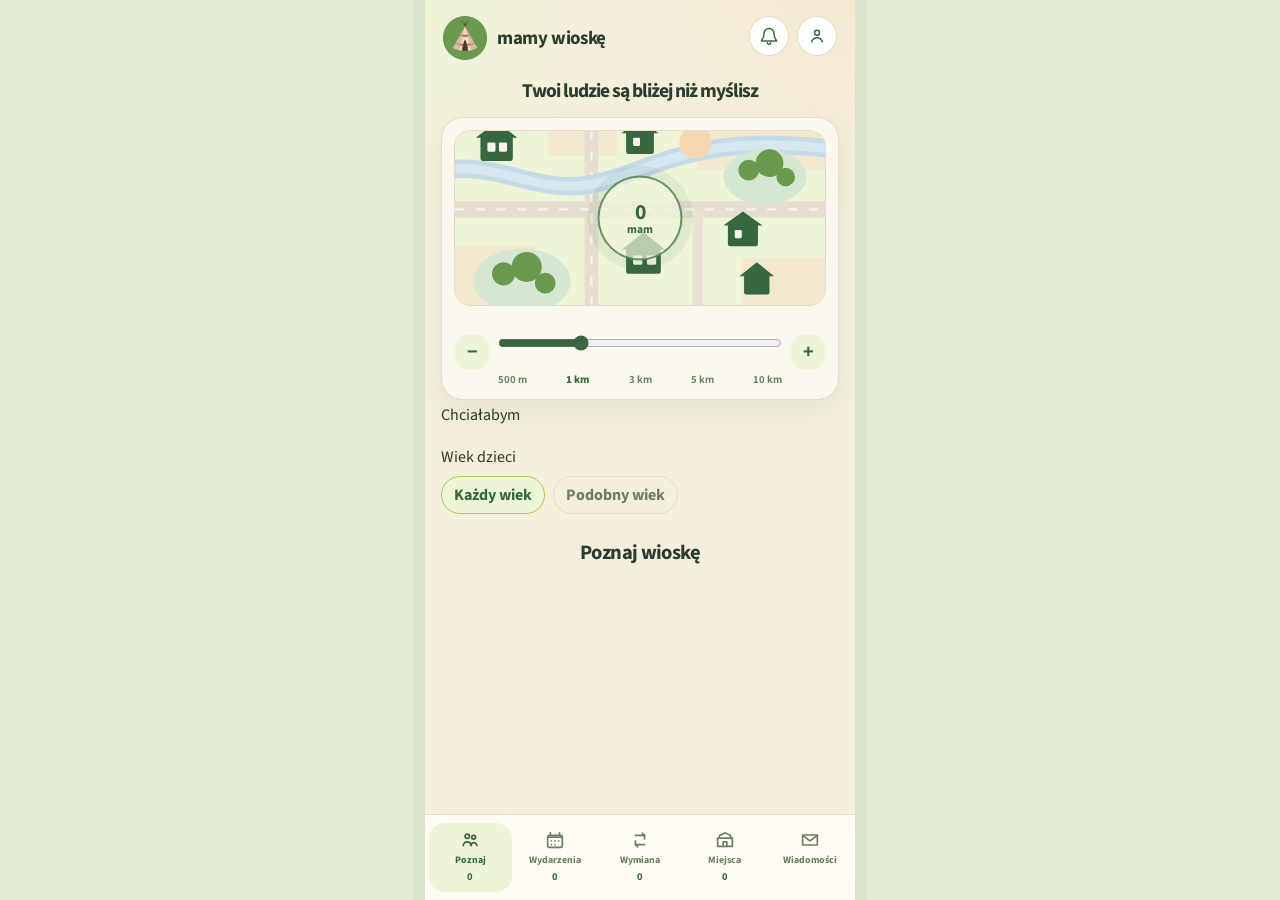
==== commit e9b935db: "Ship the current village browsing flow and replace the README with how the app actually works." ====
--- a/static/index.html
+++ b/static/index.html
@@ -3,7 +3,7 @@
   <head>
     <meta charset="UTF-8" />
     <meta name="viewport" content="width=device-width, initial-scale=1.0, viewport-fit=cover" />
-    <meta name="theme-color" content="#1F7A4C" />
+    <meta name="theme-color" content="#386641" />
     <title>mamy wioskę</title>
     <link rel="preconnect" href="https://fonts.googleapis.com" />
     <link rel="preconnect" href="https://fonts.gstatic.com" crossorigin />
@@ -11,15 +11,15 @@
       href="https://fonts.googleapis.com/css2?family=Source+Sans+3:wght@400;500;600;700&display=swap"
       rel="stylesheet"
     />
-    <link rel="icon" href="/static/img/app-icon.jpg" type="image/jpeg" />
-    <link rel="apple-touch-icon" href="/static/img/app-icon.jpg" />
-    <link rel="stylesheet" href="/static/style.css?v=57" />
+    <link rel="icon" href="/static/img/logo-tipi.png?v=77" type="image/png" />
+    <link rel="apple-touch-icon" href="/static/img/logo-tipi.png?v=77" />
+    <link rel="stylesheet" href="/static/style.css?v=77" />
   </head>
   <body data-tab="poznaj">
     <div class="phone">
       <section class="gate" id="gate" hidden>
         <div class="gate-top">
-          <img class="gate-logo" src="/static/img/app-icon.jpg" alt="" width="56" height="56" />
+          <img class="gate-logo" src="/static/img/logo-tipi.png?v=77" alt="" width="56" height="56" />
           <p class="gate-count" id="gate-count">1 / 6</p>
         </div>
         <div class="gate-dots" id="gate-dots" aria-hidden="true"></div>
@@ -72,10 +72,9 @@
       <header class="appbar">
         <div class="brand">
           <span class="logo" aria-hidden="true">
-            <img src="/static/img/app-icon.jpg" alt="" width="44" height="44" />
+            <img src="/static/img/logo-tipi.png?v=77" alt="" width="44" height="44" />
           </span>
           <div>
-            <p class="hello" id="hello">Cześć</p>
             <h1>mamy wioskę</h1>
           </div>
         </div>
@@ -100,13 +99,13 @@
       <main class="feed">
         <section id="panel-poznaj">
           <header class="screen-head">
-            <h2 class="screen-title">Poznaj wioskę</h2>
+            <h2 class="screen-title screen-title-long" id="poznaj-title">Twoi ludzie są bliżej niż myślisz</h2>
           </header>
           <div class="radius-wrap">
             <div class="area-map-wrap">
               <div class="area-map" id="area-map">
-                <img src="/static/img/area-map.svg?v=57" alt="" />
-                <div class="area-ring" id="area-ring" style="--ring-t: 0">
+                <img src="/static/img/area-map.svg?v=77" alt="" />
+                <div class="area-ring" id="area-ring" style="--ring-t: 0.25">
                   <p class="area-count" aria-live="polite">
                     <strong id="area-count-num">0</strong>
                     <span id="area-count-label">mam</span>
@@ -117,7 +116,7 @@
             <div class="radius-tools">
               <button type="button" class="radius-step" id="radius-minus" aria-label="Zmniejsz obszar">−</button>
               <div class="radius-slider">
-                <input class="distance-range" id="radius-range" type="range" min="0" max="4" step="1" value="0" />
+                <input class="distance-range" id="radius-range" type="range" min="0" max="4" step="1" value="1" />
                 <div class="distance-ticks" id="distance-ticks" aria-hidden="true">
                   <span>500 m</span>
                   <span>1 km</span>
@@ -130,15 +129,14 @@
             </div>
           </div>
           <div class="need-block">
-            <p class="create-title">Marzenia i potrzeby</p>
+            <p class="create-title">Chciałabym</p>
             <div class="checks" id="need-filters"></div>
           </div>
           <div class="need-block">
             <p class="create-title">Wiek dzieci</p>
             <div class="filters" id="age-filters"></div>
-            <div class="filters" id="star-filters"></div>
-          </div>
-          <h3 class="block-title">Kto jest w okolicy</h3>
+          </div>
+          <h2 class="list-heading">Poznaj wioskę</h2>
           <p class="empty" id="empty-parents" hidden>
             <img src="/static/img/empty.svg" alt="" width="220" height="120" />
             <span id="empty-parents-text">Nikogo w tym promieniu. Powiększ obszar.</span>
@@ -153,6 +151,18 @@
           <div class="filters" id="place-filters"></div>
           <p class="empty" id="empty-places" hidden>Brak miejsc w tym promieniu.</p>
           <ul class="cards" id="list-places"></ul>
+          <form class="create" id="create-place">
+            <p class="create-title">Znasz miejsce? Dodaj do wioski</p>
+            <input name="name" required placeholder="Nazwa kawiarni, gabinetu, opiekunki…" />
+            <select name="kind">
+              <option value="miejsce">Miejsce</option>
+              <option value="usluga">Usługa</option>
+              <option value="opiekunka">Opieka</option>
+            </select>
+            <input name="tag" placeholder="np. kawiarnia, pediatra" />
+            <input name="note" placeholder="Dlaczego warto" />
+            <button type="submit" class="primary">Dodaj</button>
+          </form>
         </section>
 
         <section id="panel-dzieje" hidden>
@@ -285,6 +295,6 @@
     <div class="scrim" id="scrim" hidden></div>
     <aside class="drawer" id="sheet" hidden></aside>
 
-    <script src="/static/app.js?v=57"></script>
+    <script src="/static/app.js?v=77"></script>
   </body>
 </html>
--- a/static/style.css
+++ b/static/style.css
@@ -1,15 +1,17 @@
 :root {
-  --green: #2c6b4a;
-  --green-2: #3d8a60;
-  --mint: #e8f3ea;
-  --bg: #f6f1e8;
-  --card: #fffcf7;
-  --ink: #24352c;
-  --muted: #66786e;
-  --line: #e4ddd0;
-  --peach: #f3e2cd;
-  --shadow: 0 10px 28px rgba(36, 53, 44, 0.07);
-  --shadow-hover: 0 18px 40px rgba(36, 53, 44, 0.14);
+  --green: #386641;
+  --green-2: #6a994e;
+  --lime: #a7c957;
+  --mint: #eef4d8;
+  --bg: #f4eedd;
+  --card: #fbf8ef;
+  --ink: #2a3d2e;
+  --muted: #6b7d62;
+  --line: #e3dcc6;
+  --peach: #f2e8cf;
+  --accent: #bc4749;
+  --shadow: 0 10px 28px rgba(56, 102, 65, 0.08);
+  --shadow-hover: 0 18px 40px rgba(56, 102, 65, 0.14);
   --ease: 180ms ease;
   font-family: "Source Sans 3", "Segoe UI", system-ui, sans-serif;
   color: var(--ink);
@@ -27,7 +29,7 @@
 body {
   margin: 0;
   min-height: 100%;
-  background: #dfe8d9;
+  background: #e4ebd4;
 }
 
 body {
@@ -40,15 +42,15 @@
   height: 100dvh;
   max-height: 100dvh;
   background:
-    radial-gradient(120% 80% at 100% -10%, #f3e2cd 0%, transparent 46%),
-    radial-gradient(90% 60% at 0% 0%, #e8f3ea 0%, transparent 42%),
+    radial-gradient(120% 80% at 100% -10%, var(--peach) 0%, transparent 46%),
+    radial-gradient(90% 60% at 0% 0%, var(--mint) 0%, transparent 42%),
     var(--bg);
   display: flex;
   flex-direction: column;
   padding: env(safe-area-inset-top) 0 calc(78px + env(safe-area-inset-bottom));
   position: relative;
   overflow: hidden;
-  box-shadow: 0 0 0 12px rgba(44, 107, 74, 0.05);
+  box-shadow: 0 0 0 12px rgba(56, 102, 65, 0.06);
 }
 
 .appbar {
@@ -108,7 +110,7 @@
   height: 18px;
   padding: 0 5px;
   border-radius: 99px;
-  background: #c47b4a;
+  background: var(--accent);
   color: #fff;
   font: 700 0.68rem/18px "Source Sans 3", sans-serif;
   font-style: normal;
@@ -137,13 +139,13 @@
 .logo {
   width: 44px;
   height: 44px;
-  border-radius: 14px;
+  border-radius: 50%;
   color: var(--green);
   display: grid;
   place-items: center;
   overflow: hidden;
   flex-shrink: 0;
-  box-shadow: 0 4px 12px rgba(44, 107, 74, 0.18);
+  background: var(--green-2);
 }
 
 .logo img,
@@ -154,13 +156,6 @@
   object-fit: cover;
 }
 
-.hello {
-  margin: 0;
-  color: var(--muted);
-  font-size: 0.82rem;
-  font-weight: 600;
-}
-
 h1 {
   margin: 0;
   font-size: 1.18rem;
@@ -180,7 +175,7 @@
 .map-host {
   height: 228px;
   width: 100%;
-  background: #dce8dc;
+  background: var(--mint);
 }
 
 .radius-wrap {
@@ -206,7 +201,7 @@
   width: 100%;
   border-radius: 16px;
   overflow: hidden;
-  background: #dce8dc;
+  background: var(--mint);
   border: 1px solid var(--line);
 }
 
@@ -218,7 +213,7 @@
 }
 
 .area-ring {
-  --ring-t: 0;
+  --ring-t: 0.25;
   position: absolute;
   left: 50%;
   top: 50%;
@@ -226,9 +221,9 @@
   height: calc(58px + var(--ring-t) * 108px);
   transform: translate(-50%, -50%);
   border-radius: 50%;
-  border: 2px solid rgba(44, 107, 74, 0.72);
-  background: rgba(232, 243, 234, 0.72);
-  box-shadow: 0 0 0 10px rgba(44, 107, 74, 0.08);
+  border: 2px solid rgba(56, 102, 65, 0.72);
+  background: rgba(238, 244, 216, 0.72);
+  box-shadow: 0 0 0 10px rgba(56, 102, 65, 0.08);
   display: grid;
   place-items: center;
   pointer-events: none;
@@ -398,11 +393,21 @@
 
 .screen-head {
   text-align: center;
-  margin: 2px 0 16px;
+  margin: 2px -6px 14px;
 }
 
 .screen-head .screen-title {
   margin: 0 0 6px;
+}
+
+.screen-title-long {
+  font-size: 1.22rem;
+  line-height: 1.2;
+  letter-spacing: -0.05em;
+  white-space: nowrap;
+  max-width: none;
+  margin-left: auto;
+  margin-right: auto;
 }
 
 .screen-head .lede {
@@ -410,11 +415,14 @@
   max-width: 36ch;
 }
 
-.block-title {
-  margin: 18px 0 8px;
-  font-size: 1.02rem;
-  font-weight: 700;
+.block-title,
+.list-heading {
+  margin: 22px 0 12px;
+  font-size: 1.28rem;
+  font-weight: 700;
+  letter-spacing: -0.03em;
   text-align: center;
+  color: var(--ink);
 }
 
 .lede {
@@ -474,7 +482,7 @@
 .mini.on {
   background: var(--mint);
   color: var(--green);
-  border-color: #9ec9a8;
+  border-color: var(--lime);
 }
 
 .primary {
@@ -485,6 +493,19 @@
 
 .filters {
   margin: 8px 0 12px;
+}
+
+#place-filters {
+  flex-wrap: nowrap;
+  gap: 6px;
+}
+
+#place-filters .mini {
+  flex: 1 1 0;
+  min-width: 0;
+  padding: 8px 6px;
+  font-size: 0.78rem;
+  text-align: center;
 }
 
 .mini {
@@ -609,9 +630,10 @@
   box-shadow: 0 0 0 2px #fff;
 }
 
-.village-badge .tipi {
+.village-badge .heart {
   width: 12px;
   height: 12px;
+  display: block;
 }
 
 .village-mark {
@@ -635,12 +657,24 @@
   color: var(--green);
 }
 
-.village-mark .tipi,
-.village-chip .tipi,
-.village-sheet .tipi {
+.village-mark .heart,
+.village-sheet .heart {
   width: 18px;
   height: 18px;
   display: block;
+}
+
+.heart path {
+  fill: none;
+  stroke: currentColor;
+  stroke-width: 1.7;
+  stroke-linejoin: round;
+}
+
+.village-mark.on .heart path,
+.village-badge .heart path,
+.village-sheet.on .heart path {
+  fill: currentColor;
 }
 
 .village-chip,
@@ -861,7 +895,7 @@
 }
 
 .tab em#badge-inbox {
-  background: #c47b4a;
+  background: var(--accent);
   color: #fff;
   border-radius: 99px;
   min-width: 16px;
@@ -954,7 +988,7 @@
 
 .card.fresh {
   border-color: var(--green);
-  background: #f4faf5;
+  background: var(--mint);
 }
 
 .card.notice {
@@ -966,7 +1000,7 @@
 }
 
 .event-card.sponsor .event-photo em {
-  background: #c47b4a;
+  background: var(--accent);
 }
 
 .event-card.joined {
@@ -1152,7 +1186,7 @@
   inset: 0;
   z-index: 7;
   background:
-    radial-gradient(120% 80% at 100% -10%, #f3e2cd 0%, transparent 46%),
+    radial-gradient(120% 80% at 100% -10%, var(--peach) 0%, transparent 46%),
     var(--bg);
   padding: 18px 18px calc(18px + env(safe-area-inset-bottom));
   display: flex;
@@ -1170,9 +1204,9 @@
 .gate-logo {
   width: 52px;
   height: 52px;
-  border-radius: 16px;
+  border-radius: 50%;
   object-fit: cover;
-  box-shadow: 0 4px 12px rgba(44, 107, 74, 0.18);
+  background: var(--green-2);
 }
 
 .gate-count {
@@ -1370,13 +1404,13 @@
 @media (hover: hover) and (pointer: fine) {
   .card:hover {
     transform: translateY(-3px);
-    border-color: #c9dccb;
+    border-color: #c9dba8;
     box-shadow: var(--shadow-hover);
   }
 
   .person-item:hover {
     transform: translateY(-3px);
-    border-color: #c9dccb;
+    border-color: #c9dba8;
     box-shadow: var(--shadow-hover);
   }
 
@@ -1399,15 +1433,15 @@
 
   .chip.on:hover,
   .mini.on:hover {
-    background: #dceee0;
+    background: #e5efcc;
     border-color: var(--green);
     color: var(--green);
     transform: translateY(-1px);
   }
 
   .primary:hover {
-    background: #3d8a60;
-    border-color: #3d8a60;
+    background: var(--green-2);
+    border-color: var(--green-2);
     transform: translateY(-1px);
   }
 
@@ -1443,7 +1477,7 @@
   .presence:hover,
   .create:hover,
   .radius-wrap:hover {
-    border-color: #c9dccb;
+    border-color: #c9dba8;
     box-shadow: var(--shadow-hover);
   }
 
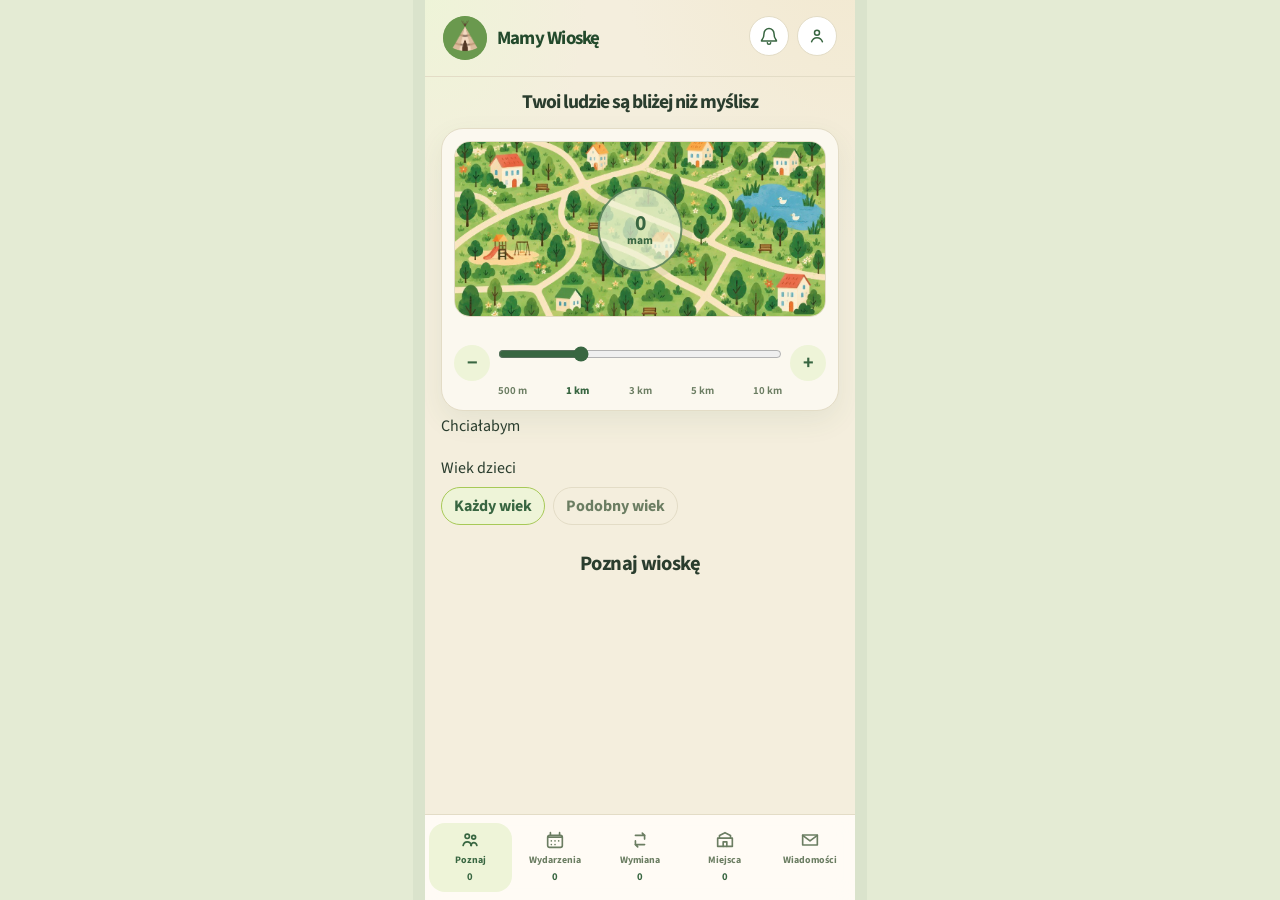
==== commit 8c0da709: "Refresh the Poznaj map, header, and chat line so the live demo looks current." ====
--- a/static/index.html
+++ b/static/index.html
@@ -11,15 +11,15 @@
       href="https://fonts.googleapis.com/css2?family=Source+Sans+3:wght@400;500;600;700&display=swap"
       rel="stylesheet"
     />
-    <link rel="icon" href="/static/img/logo-tipi.png?v=77" type="image/png" />
-    <link rel="apple-touch-icon" href="/static/img/logo-tipi.png?v=77" />
-    <link rel="stylesheet" href="/static/style.css?v=77" />
+    <link rel="icon" href="/static/img/logo-tipi.png?v=82" type="image/png" />
+    <link rel="apple-touch-icon" href="/static/img/logo-tipi.png?v=82" />
+    <link rel="stylesheet" href="/static/style.css?v=82" />
   </head>
   <body data-tab="poznaj">
     <div class="phone">
       <section class="gate" id="gate" hidden>
         <div class="gate-top">
-          <img class="gate-logo" src="/static/img/logo-tipi.png?v=77" alt="" width="56" height="56" />
+          <img class="gate-logo" src="/static/img/logo-tipi.png?v=82" alt="" width="56" height="56" />
           <p class="gate-count" id="gate-count">1 / 6</p>
         </div>
         <div class="gate-dots" id="gate-dots" aria-hidden="true"></div>
@@ -72,10 +72,10 @@
       <header class="appbar">
         <div class="brand">
           <span class="logo" aria-hidden="true">
-            <img src="/static/img/logo-tipi.png?v=77" alt="" width="44" height="44" />
+            <img src="/static/img/logo-tipi.png?v=82" alt="" width="44" height="44" />
           </span>
           <div>
-            <h1>mamy wioskę</h1>
+            <h1>Mamy Wioskę</h1>
           </div>
         </div>
         <p class="place" id="place" hidden>W okolicy</p>
@@ -104,7 +104,7 @@
           <div class="radius-wrap">
             <div class="area-map-wrap">
               <div class="area-map" id="area-map">
-                <img src="/static/img/area-map.svg?v=77" alt="" />
+                <img src="/static/img/area-map.jpg?v=82" alt="" />
                 <div class="area-ring" id="area-ring" style="--ring-t: 0.25">
                   <p class="area-count" aria-live="polite">
                     <strong id="area-count-num">0</strong>
@@ -295,6 +295,6 @@
     <div class="scrim" id="scrim" hidden></div>
     <aside class="drawer" id="sheet" hidden></aside>
 
-    <script src="/static/app.js?v=77"></script>
+    <script src="/static/app.js?v=82"></script>
   </body>
 </html>
--- a/static/style.css
+++ b/static/style.css
@@ -54,7 +54,7 @@
 }
 
 .appbar {
-  padding: 16px 18px 10px;
+  padding: 16px 18px 12px;
   display: grid;
   grid-template-columns: 1fr auto;
   grid-template-areas:
@@ -62,6 +62,7 @@
     "brand place";
   gap: 8px 12px;
   align-items: start;
+  border-bottom: 1px solid var(--line);
 }
 
 .brand {
@@ -160,7 +161,8 @@
   margin: 0;
   font-size: 1.18rem;
   font-weight: 700;
-  letter-spacing: -0.02em;
+  letter-spacing: -0.04em;
+  color: #234a2c;
 }
 
 .map-card {
@@ -210,6 +212,7 @@
   width: 100%;
   height: 100%;
   object-fit: cover;
+  object-position: 50% 46%;
 }
 
 .area-ring {
@@ -381,7 +384,7 @@
 .feed {
   flex: 1;
   overflow: auto;
-  padding: 4px 16px 28px;
+  padding: 12px 16px 28px;
   -webkit-overflow-scrolling: touch;
 }
 
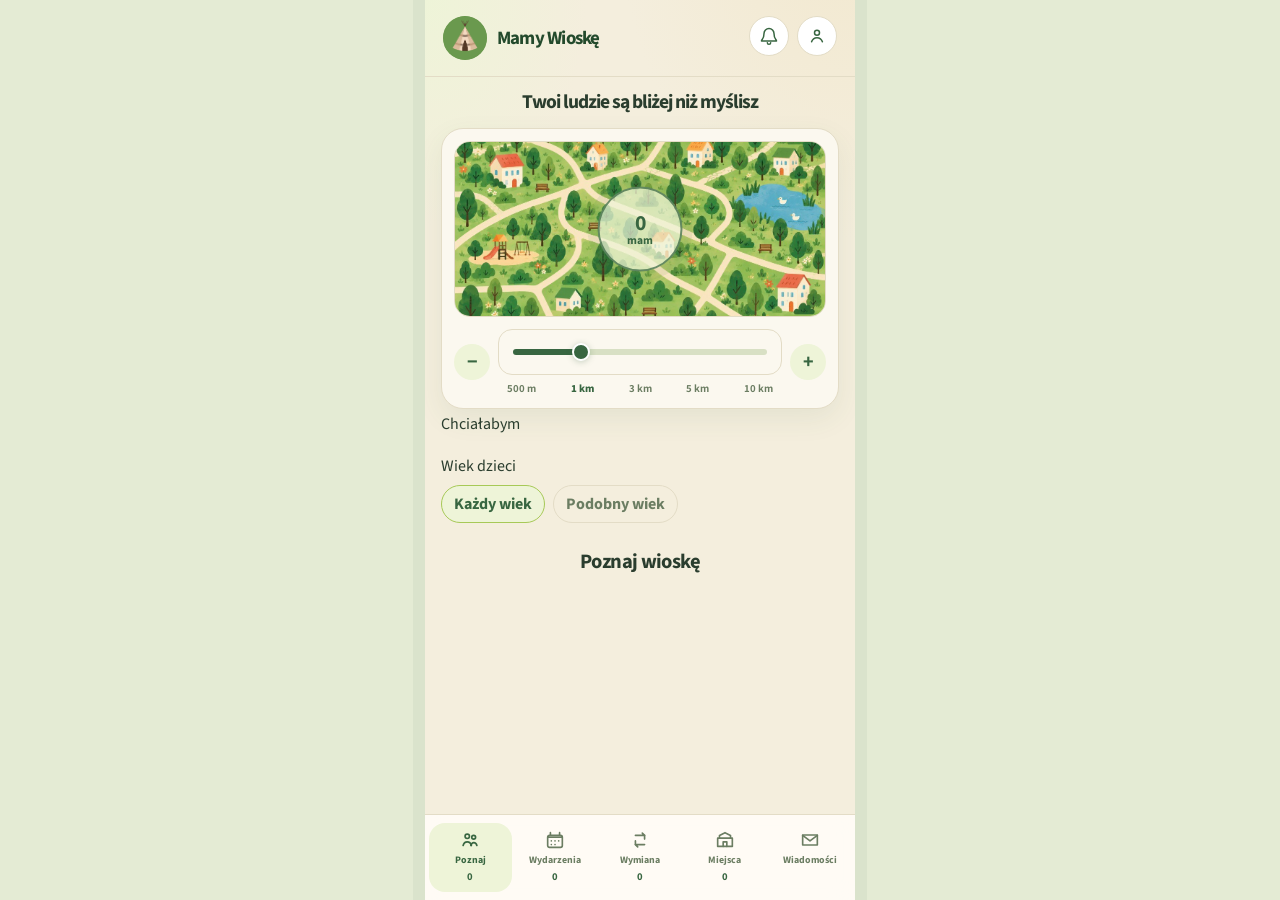
==== commit 4785b14d: "Let the Poznaj distance slider reach 10 km instead of stopping short of the last tick." ====
--- a/static/index.html
+++ b/static/index.html
@@ -11,15 +11,15 @@
       href="https://fonts.googleapis.com/css2?family=Source+Sans+3:wght@400;500;600;700&display=swap"
       rel="stylesheet"
     />
-    <link rel="icon" href="/static/img/logo-tipi.png?v=82" type="image/png" />
-    <link rel="apple-touch-icon" href="/static/img/logo-tipi.png?v=82" />
-    <link rel="stylesheet" href="/static/style.css?v=82" />
+    <link rel="icon" href="/static/img/logo-tipi.png?v=83" type="image/png" />
+    <link rel="apple-touch-icon" href="/static/img/logo-tipi.png?v=83" />
+    <link rel="stylesheet" href="/static/style.css?v=83" />
   </head>
   <body data-tab="poznaj">
     <div class="phone">
       <section class="gate" id="gate" hidden>
         <div class="gate-top">
-          <img class="gate-logo" src="/static/img/logo-tipi.png?v=82" alt="" width="56" height="56" />
+          <img class="gate-logo" src="/static/img/logo-tipi.png?v=83" alt="" width="56" height="56" />
           <p class="gate-count" id="gate-count">1 / 6</p>
         </div>
         <div class="gate-dots" id="gate-dots" aria-hidden="true"></div>
@@ -72,7 +72,7 @@
       <header class="appbar">
         <div class="brand">
           <span class="logo" aria-hidden="true">
-            <img src="/static/img/logo-tipi.png?v=82" alt="" width="44" height="44" />
+            <img src="/static/img/logo-tipi.png?v=83" alt="" width="44" height="44" />
           </span>
           <div>
             <h1>Mamy Wioskę</h1>
@@ -104,7 +104,7 @@
           <div class="radius-wrap">
             <div class="area-map-wrap">
               <div class="area-map" id="area-map">
-                <img src="/static/img/area-map.jpg?v=82" alt="" />
+                <img src="/static/img/area-map.jpg?v=83" alt="" />
                 <div class="area-ring" id="area-ring" style="--ring-t: 0.25">
                   <p class="area-count" aria-live="polite">
                     <strong id="area-count-num">0</strong>
@@ -116,7 +116,7 @@
             <div class="radius-tools">
               <button type="button" class="radius-step" id="radius-minus" aria-label="Zmniejsz obszar">−</button>
               <div class="radius-slider">
-                <input class="distance-range" id="radius-range" type="range" min="0" max="4" step="1" value="1" />
+                <input class="distance-range" id="radius-range" type="range" min="0" max="4" step="1" value="1" style="--range-p: 25%" />
                 <div class="distance-ticks" id="distance-ticks" aria-hidden="true">
                   <span>500 m</span>
                   <span>1 km</span>
@@ -295,6 +295,6 @@
     <div class="scrim" id="scrim" hidden></div>
     <aside class="drawer" id="sheet" hidden></aside>
 
-    <script src="/static/app.js?v=82"></script>
+    <script src="/static/app.js?v=83"></script>
   </body>
 </html>
--- a/static/style.css
+++ b/static/style.css
@@ -318,10 +318,57 @@
 }
 
 .distance-range {
+  -webkit-appearance: none;
+  appearance: none;
   width: 100%;
-  margin: 4px 0 2px;
-  accent-color: var(--green);
+  height: 22px;
+  margin: 2px 0 4px;
+  background: transparent;
   cursor: pointer;
+}
+
+.distance-range::-webkit-slider-runnable-track {
+  height: 6px;
+  border-radius: 999px;
+  background: linear-gradient(
+    to right,
+    var(--green) 0 var(--range-p, 25%),
+    #d8e0c4 var(--range-p, 25%) 100%
+  );
+}
+
+.distance-range::-webkit-slider-thumb {
+  -webkit-appearance: none;
+  appearance: none;
+  width: 18px;
+  height: 18px;
+  margin-top: -6px;
+  border-radius: 50%;
+  background: var(--green);
+  border: 2px solid #fff;
+  box-shadow: 0 1px 6px rgba(56, 102, 65, 0.28);
+}
+
+.distance-range::-moz-range-track {
+  height: 6px;
+  border-radius: 999px;
+  background: #d8e0c4;
+  border: none;
+}
+
+.distance-range::-moz-range-progress {
+  height: 6px;
+  border-radius: 999px;
+  background: var(--green);
+}
+
+.distance-range::-moz-range-thumb {
+  width: 18px;
+  height: 18px;
+  border: 2px solid #fff;
+  border-radius: 50%;
+  background: var(--green);
+  box-shadow: 0 1px 6px rgba(56, 102, 65, 0.28);
 }
 
 .distance-ticks {
@@ -329,6 +376,7 @@
   justify-content: space-between;
   gap: 4px;
   margin: 0;
+  padding: 0 9px;
   font-size: 0.68rem;
   color: var(--muted);
   font-weight: 650;
